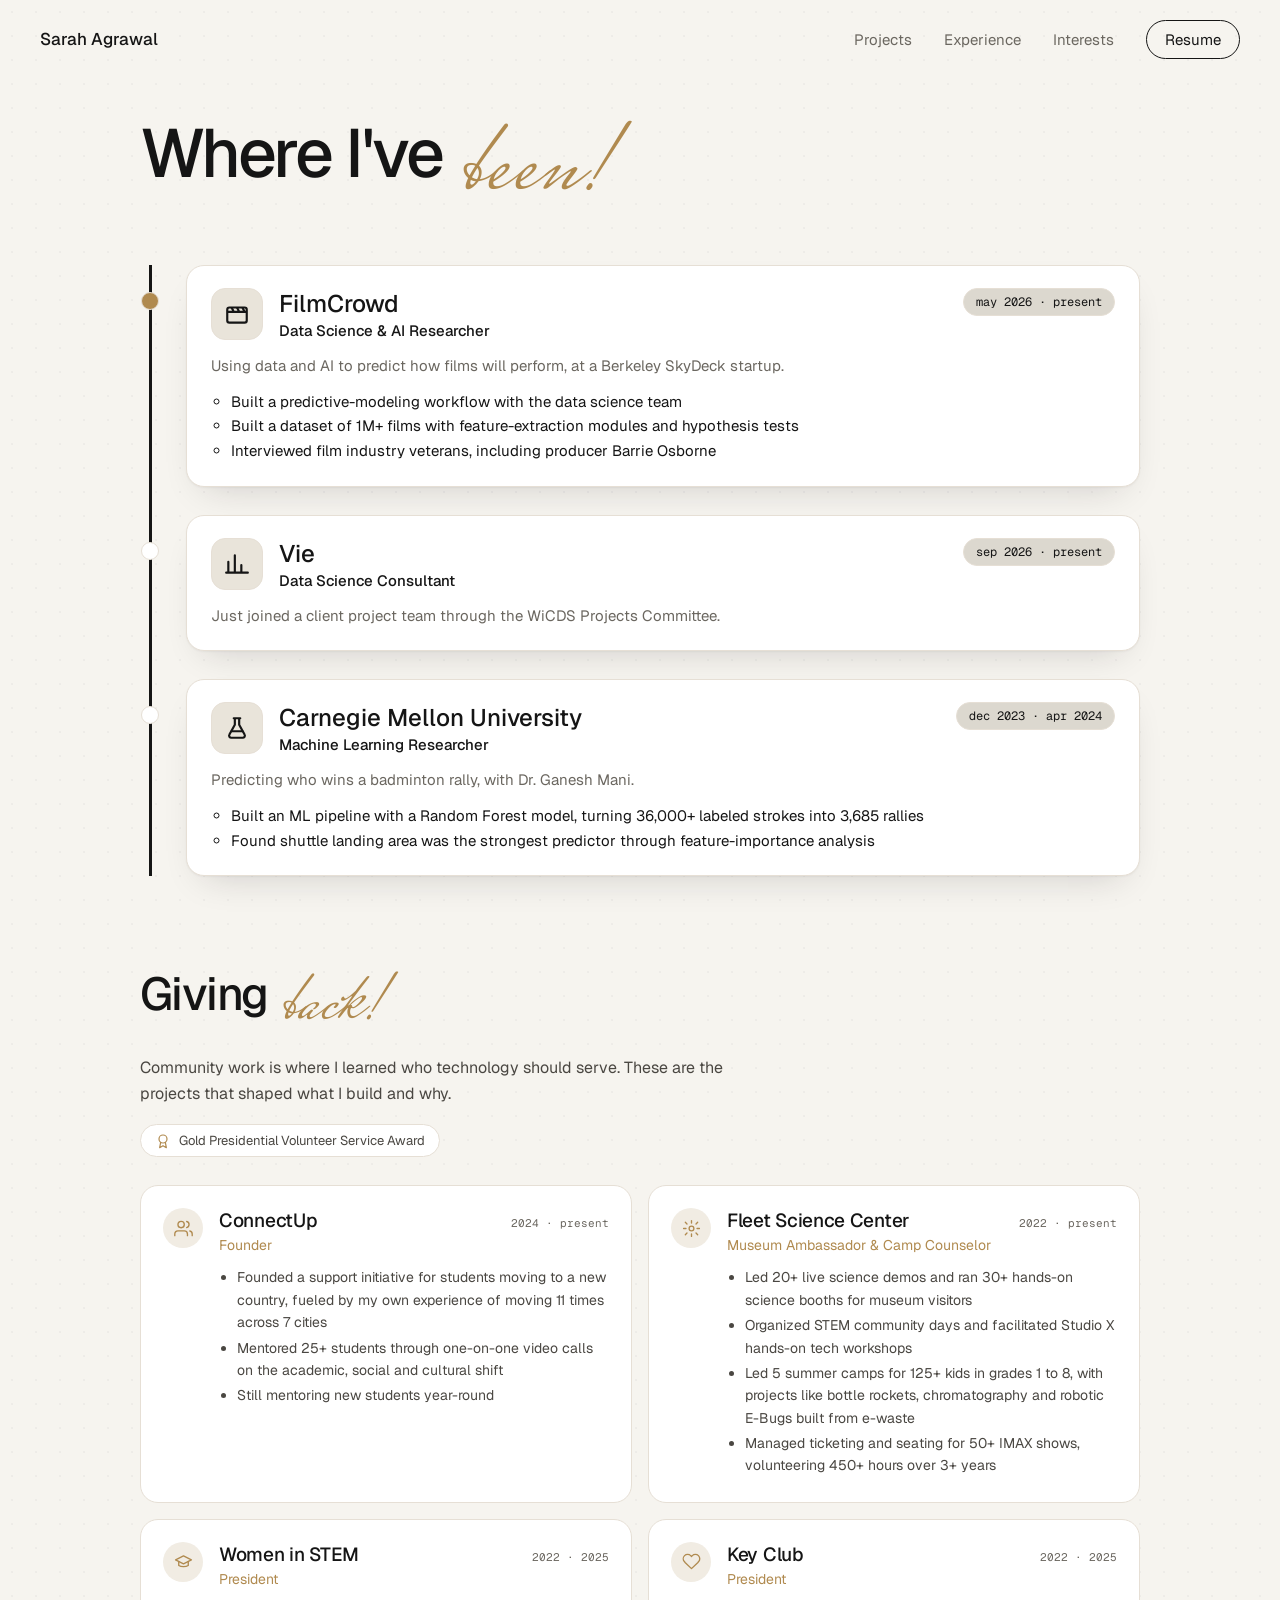
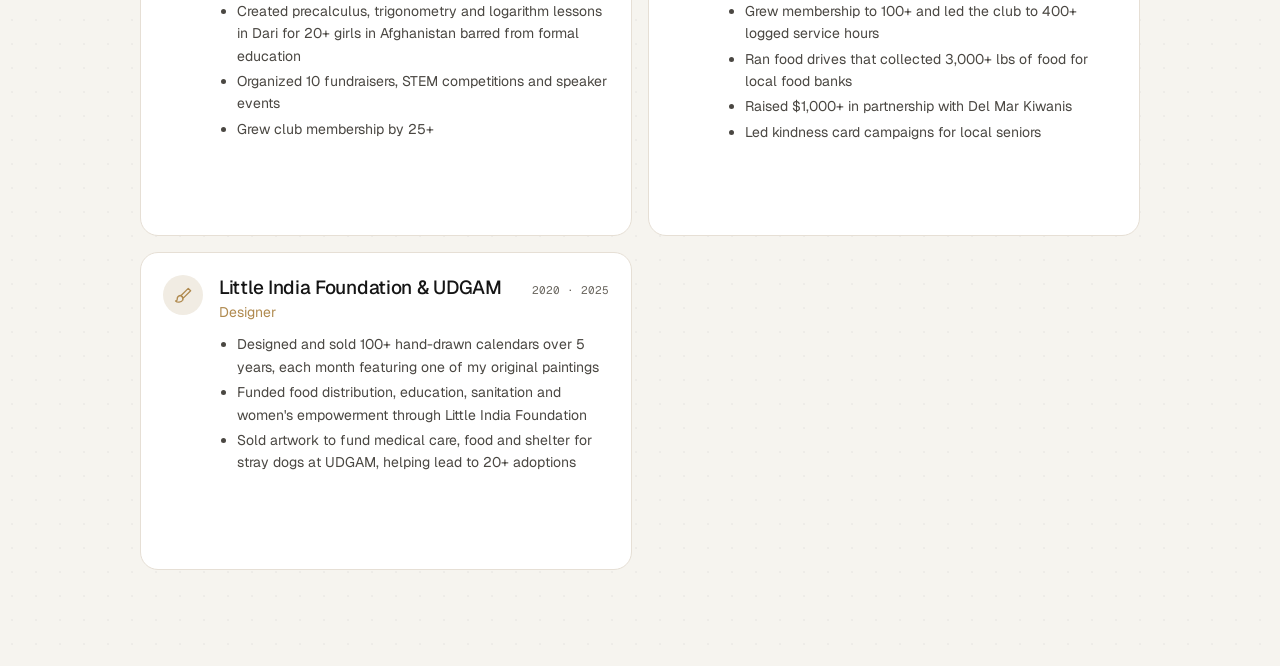
==== experience.html @ b2c2002e "added experiences" ====
<!DOCTYPE html>
<html lang="en">
<head>
  <meta charset="UTF-8">
  <meta name="viewport" content="width=device-width, initial-scale=1.0">
  <meta name="description" content="Sarah Agrawal's experience in research, data science and community work.">
  <title>Experience | Sarah Agrawal</title>
  <link rel="preconnect" href="https://fonts.googleapis.com">
  <link href="https://fonts.googleapis.com/css2?family=Geist:wght@300;400;500;600&family=Geist+Mono:wght@400;500&family=Mrs+Saint+Delafield&family=Allura&display=swap" rel="stylesheet">
  <link rel="stylesheet" href="styles.css">
</head>
<body class="dots">

  <header>
    <a href="index.html" class="logo">Sarah Agrawal</a>
    <nav>
      <ul>
        <li><a href="projects.html">Projects</a></li>
        <li><a href="experience.html" class="active">Experience</a></li>
        <li><a href="interests.html">Interests</a></li>
        <li><a href="resume.pdf" target="_blank" class="resume-btn">Resume</a></li>
      </ul>
    </nav>
  </header>

  <main class="exp">
    <h1 class="page-title">Where I've <span class="cursive">been!</span></h1>

    <ol class="timeline">
      <li class="job">
        <span class="marker current"></span>
        <div class="job-top">
          <div class="job-title">
            <div class="job-icon">
              <svg width="32" height="32" viewBox="0 0 24 24" fill="none" stroke="#151515" stroke-width="2" stroke-linejoin="round"><rect x="3" y="6" width="18" height="14" rx="2"/><path d="M3 10h18M7 6l2 4M12 6l2 4M17 6l2 4"/></svg>
            </div>
            <div>
              <h2>FilmCrowd</h2>
              <p class="role">Data Science &amp; AI Researcher</p>
            </div>
          </div>
          <span class="date">may 2026 · present</span>
        </div>
        <p class="job-desc">Using data and AI to predict how films will perform, at a Berkeley SkyDeck startup.</p>
        <ul class="job-points">
          <li>Built a predictive-modeling workflow with the data science team</li>
          <li>Built a dataset of 1M+ films with feature-extraction modules and hypothesis tests</li>
          <li>Interviewed film industry veterans, including producer Barrie Osborne</li>
        </ul>
      </li>

      <li class="job">
        <span class="marker"></span>
        <div class="job-top">
          <div class="job-title">
            <div class="job-icon">
              <svg width="32" height="32" viewBox="0 0 24 24" fill="none" stroke="#151515" stroke-width="2" stroke-linecap="round"><path d="M4 20V10M10 20V4M16 20v-7M22 20H2"/></svg>
            </div>
            <div>
              <h2>Vie</h2>
              <p class="role">Data Science Consultant</p>
            </div>
          </div>
          <span class="date">sep 2026 · present</span>
        </div>
        <p class="job-desc">Just joined a client project team through the WiCDS Projects Committee.</p>
      </li>

      <li class="job">
        <span class="marker"></span>
        <div class="job-top">
          <div class="job-title">
            <div class="job-icon">
              <svg width="32" height="32" viewBox="0 0 24 24" fill="none" stroke="#151515" stroke-width="2" stroke-linecap="round" stroke-linejoin="round"><path d="M9 3h6M10 3v6l-5 9a2 2 0 0 0 2 3h10a2 2 0 0 0 2-3l-5-9V3"/><path d="M7 15h10"/></svg>
            </div>
            <div>
              <h2>Carnegie Mellon University</h2>
              <p class="role">Machine Learning Researcher</p>
            </div>
          </div>
          <span class="date">dec 2023 · apr 2024</span>
        </div>
        <p class="job-desc">Predicting who wins a badminton rally, with Dr. Ganesh Mani.</p>
        <ul class="job-points">
          <li>Built an ML pipeline with a Random Forest model, turning 36,000+ labeled strokes into 3,685 rallies</li>
          <li>Found shuttle landing area was the strongest predictor through feature-importance analysis</li>
        </ul>
      </li>
    </ol>
  </main>

  <section class="giving">
    <h2>Giving <span class="cursive">back!</span></h2>
    <p class="giving-intro">Community work is where I learned who technology should serve. These are the projects that shaped what I build and why.</p>
    <p class="badge">
      <svg width="16" height="16" viewBox="0 0 24 24" fill="none" stroke="#B08A4F" stroke-width="1.8" stroke-linecap="round" stroke-linejoin="round"><circle cx="12" cy="9" r="6"/><path d="M8.5 14L7 22l5-3 5 3-1.5-8"/></svg>
      Gold Presidential Volunteer Service Award
    </p>

    <div class="lead-grid">
      <article class="lead">
        <div class="lead-icon">
          <svg width="22" height="22" viewBox="0 0 24 24" fill="none" stroke="#B08A4F" stroke-width="1.7" stroke-linecap="round" stroke-linejoin="round"><path d="M17 21v-2a4 4 0 0 0-4-4H5a4 4 0 0 0-4 4v2"/><circle cx="9" cy="7" r="4"/><path d="M23 21v-2a4 4 0 0 0-3-3.87M16 3.13a4 4 0 0 1 0 7.75"/></svg>
        </div>
        <div class="lead-body">
          <div class="lead-top">
            <h3>ConnectUp</h3>
            <span class="lead-date">2024 · present</span>
          </div>
          <p class="lead-role">Founder</p>
          <ul>
            <li>Founded a support initiative for students moving to a new country, fueled by my own experience of moving 11 times across 7 cities</li>
            <li>Mentored 25+ students through one-on-one video calls on the academic, social and cultural shift</li>
            <li>Still mentoring new students year-round</li>
          </ul>
        </div>
      </article>

      <article class="lead">
        <div class="lead-icon">
          <svg width="22" height="22" viewBox="0 0 24 24" fill="none" stroke="#B08A4F" stroke-width="1.7" stroke-linecap="round" stroke-linejoin="round"><circle cx="12" cy="12" r="3"/><path d="M12 2v3M12 19v3M4.2 4.2l2.1 2.1M17.7 17.7l2.1 2.1M2 12h3M19 12h3M4.2 19.8l2.1-2.1M17.7 6.3l2.1-2.1"/></svg>
        </div>
        <div class="lead-body">
          <div class="lead-top">
            <h3>Fleet Science Center</h3>
            <span class="lead-date">2022 · present</span>
          </div>
          <p class="lead-role">Museum Ambassador &amp; Camp Counselor</p>
          <ul>
            <li>Led 20+ live science demos and ran 30+ hands-on science booths for museum visitors</li>
            <li>Organized STEM community days and facilitated Studio X hands-on tech workshops</li>
            <li>Led 5 summer camps for 125+ kids in grades 1 to 8, with projects like bottle rockets, chromatography and robotic E-Bugs built from e-waste</li>
            <li>Managed ticketing and seating for 50+ IMAX shows, volunteering 450+ hours over 3+ years</li>
          </ul>
        </div>
      </article>

      <article class="lead">
        <div class="lead-icon">
          <svg width="22" height="22" viewBox="0 0 24 24" fill="none" stroke="#B08A4F" stroke-width="1.7" stroke-linecap="round" stroke-linejoin="round"><path d="M22 10L12 5 2 10l10 5 10-5z"/><path d="M6 12v5c3 2 9 2 12 0v-5"/></svg>
        </div>
        <div class="lead-body">
          <div class="lead-top">
            <h3>Women in STEM</h3>
            <span class="lead-date">2022 · 2025</span>
          </div>
          <p class="lead-role">President</p>
          <ul>
            <li>Created precalculus, trigonometry and logarithm lessons in Dari for 20+ girls in Afghanistan barred from formal education</li>
            <li>Organized 10 fundraisers, STEM competitions and speaker events</li>
            <li>Grew club membership by 25+</li>
          </ul>
        </div>
      </article>

      <article class="lead">
        <div class="lead-icon">
          <svg width="22" height="22" viewBox="0 0 24 24" fill="none" stroke="#B08A4F" stroke-width="1.7" stroke-linecap="round" stroke-linejoin="round"><path d="M20.8 4.6a5.5 5.5 0 0 0-7.8 0L12 5.7l-1-1.1a5.5 5.5 0 0 0-7.8 7.8l1 1.1L12 21l7.8-7.5 1-1.1a5.5 5.5 0 0 0 0-7.8z"/></svg>
        </div>
        <div class="lead-body">
          <div class="lead-top">
            <h3>Key Club</h3>
            <span class="lead-date">2022 · 2025</span>
          </div>
          <p class="lead-role">President</p>
          <ul>
            <li>Grew membership to 100+ and led the club to 400+ logged service hours</li>
            <li>Ran food drives that collected 3,000+ lbs of food for local food banks</li>
            <li>Raised $1,000+ in partnership with Del Mar Kiwanis</li>
            <li>Led kindness card campaigns for local seniors</li>
          </ul>
        </div>
      </article>

      <article class="lead">
        <div class="lead-icon">
          <svg width="22" height="22" viewBox="0 0 24 24" fill="none" stroke="#B08A4F" stroke-width="1.7" stroke-linecap="round" stroke-linejoin="round"><path d="M18 3l3 3-9 9-3-3z"/><path d="M9 12c-3 0-5 2-5 5 0 1-1 2-2 2 2 2 7 2 9-1 1-2 0-4-2-6z"/></svg>
        </div>
        <div class="lead-body">
          <div class="lead-top">
            <h3>Little India Foundation &amp; UDGAM</h3>
            <span class="lead-date">2020 · 2025</span>
          </div>
          <p class="lead-role">Designer</p>
          <ul>
            <li>Designed and sold 100+ hand-drawn calendars over 5 years, each month featuring one of my original paintings</li>
            <li>Funded food distribution, education, sanitation and women's empowerment through Little India Foundation</li>
            <li>Sold artwork to fund medical care, food and shelter for stray dogs at UDGAM, helping lead to 20+ adoptions</li>
          </ul>
        </div>
      </article>
    </div>
  </section>

</body>
</html>
---- styles.css ----
/* ===== Colors ===== */
:root {
    --bg: #F6F4EF;
    --ink: #151515;
    --muted: #6B6760;
    --line: #E2DCD1;
    --accent: #B08A4F;
}

/* ===== Page basics ===== */
body {
    margin: 0;
    background: var(--bg);
    color: var(--ink);
    font-family: 'Geist', sans-serif;
}

a {
    color: inherit;
    text-decoration: none;
}

/* ===== Nav ===== */
header {
    max-width: 1200px;
    margin: 0 auto;
    padding: 28px 32px;
    display: flex;
    justify-content: space-between;
    align-items: center;
}

.logo {
    font-size: 17px;
    font-weight: 500;
}

nav ul {
    display: flex;
    align-items: center;
    gap: 32px;
    list-style: none;
    margin: 0;
    padding: 0;
    font-size: 15px;
    color: var(--muted);
}

nav a:hover {
    color: var(--ink);
}

.resume-btn {
    color: var(--ink);
    border: 1px solid var(--ink);
    border-radius: 999px;
    padding: 9px 18px;
}

/* ===== Hero ===== */
.hero {
    max-width: 1200px;
    margin: 0 auto;
    padding: 56px 32px 110px;
    display: flex;
    align-items: center;
    justify-content: center;
    gap: 64px;
}

.hero-text {
    flex: 0 1 620px;
    min-width: 0;
}

h1 {
    margin: 0;
    font-size: 80px;
    font-weight: 500;
    line-height: 1;
    letter-spacing: -3px;
}

.name {
    font-family: 'Mrs Saint Delafield', cursive;
    font-weight: 400;
    font-size: 136px;
    letter-spacing: 0;
    color: var(--accent);
}

.s {
    font-family: 'Allura', cursive;
    font-size: 124px;
}

.hero-text p {
    margin: 16px 0 0;
    font-size: 21px;
    line-height: 1.5;
    color: #3A3835;
    max-width: 600px;
}

.hero-text .now {
    display: flex;
    align-items: center;
    gap: 12px;
    margin-top: 30px;
    font-size: 15px;
    color: var(--muted);
}

.dot {
    flex-shrink: 0;
    width: 8px;
    height: 8px;
    border-radius: 50%;
    background: #5B8C5A;
}

.buttons {
    display: flex;
    gap: 14px;
    margin-top: 40px;
}

.btn-dark,
.btn-outline {
    border-radius: 999px;
    padding: 15px 26px;
    font-size: 15px;
    font-weight: 500;
}

.btn-dark {
    background: var(--ink);
    color: var(--bg);
}

.btn-outline {
    border: 1px solid #CFC8BC;
}

.socials {
    display: flex;
    gap: 26px;
    list-style: none;
    padding: 0;
    margin: 28px 0 0;
    font-size: 15px;
    color: var(--muted);
}

.socials a {
    display: inline-flex;
    align-items: center;
    gap: 8px;
}

.socials a:hover {
    color: var(--ink);
}

.hero-photo {
    flex: 0 0 440px;
    width: 440px;
    aspect-ratio: 4 / 5;
    object-fit: cover;
    border-radius: 22px;
}

//* ===== Experience ===== */
nav a.active {
    color: var(--ink);
    text-decoration: underline;
    text-underline-offset: 6px;
}

.cursive {
    font-family: 'Mrs Saint Delafield', cursive;
    font-weight: 400;
    letter-spacing: 0;
    color: var(--accent);
    padding: 0 10px 0 4px;
}

.dots {
    background-image: radial-gradient(rgba(21, 21, 21, .035) 1.3px, transparent 1.5px);
    background-size: 24px 24px;
}

.exp {
    max-width: 1000px;
    margin: 0 auto;
    padding: 40px 32px 32px;
}

.page-title {
    margin: 0 0 44px;
    font-size: 68px;
    font-weight: 500;
    line-height: 1.05;
    letter-spacing: -2.6px;
}

.page-title .cursive {
    font-size: 104px;
    line-height: .9;
    vertical-align: -11px;
}

/* ----- Timeline ----- */
.timeline {
    list-style: none;
    margin: 0 0 0 9px;
    padding: 0 0 0 34px;
    border-left: 3px solid var(--ink);
    display: flex;
    flex-direction: column;
    gap: 28px;
}

.job {
    position: relative;
    background: #FFF;
    border: 1px solid #E6DFD5;
    border-radius: 18px;
    padding: 22px 24px;
    box-shadow: 0 1px 2px rgba(28, 27, 31, .04), 0 16px 36px -18px rgba(28, 27, 31, .2);
}

.marker {
    position: absolute;
    left: -46px;
    top: 26px;
    width: 16px;
    height: 16px;
    border-radius: 50%;
    background: #FFF;
    border: 1px solid #E6DFD5;
}

.marker.current {
    background: var(--accent);
}

.job-top {
    display: flex;
    justify-content: space-between;
    align-items: flex-start;
    gap: 14px;
}

.job-title {
    display: flex;
    align-items: center;
    gap: 16px;
}

.job-icon {
    flex-shrink: 0;
    width: 50px;
    height: 50px;
    border-radius: 14px;
    background: #E9E4DA;
    border: 1px solid #E6DFD5;
    display: flex;
    align-items: center;
    justify-content: center;
}

.job-icon svg {
    width: 26px;
    height: 26px;
}

.job h2 {
    margin: 0;
    font-size: 24px;
    font-weight: 500;
}

.role {
    margin: 2px 0 0;
    font-size: 15px;
    font-weight: 500;
}

.date {
    background: #DCD8CF;
    border: 1px solid #E6DFD5;
    border-radius: 999px;
    padding: 5px 12px;
    font-family: 'Geist Mono', monospace;
    font-size: 12px;
    white-space: nowrap;
}

.job-desc {
    margin: 14px 0 0;
    font-size: 15px;
    line-height: 1.6;
    color: var(--muted);
}

.job-points {
    margin: 12px 0 0;
    padding-left: 20px;
    font-size: 15px;
    line-height: 1.65;
}

/* ----- Giving back ----- */
.giving {
    max-width: 1000px;
    margin: 0 auto;
    padding: 56px 32px 96px;
}

.giving h2 {
    margin: 0;
    font-size: 46px;
    font-weight: 500;
    letter-spacing: -1.6px;
}

.giving h2 .cursive {
    font-size: 72px;
    line-height: .9;
    vertical-align: -8px;
}

.giving-intro {
    margin: 14px 0 18px;
    font-size: 16px;
    line-height: 1.6;
    color: #4A4742;
    max-width: 600px;
}

.badge {
    display: inline-flex;
    align-items: center;
    gap: 8px;
    margin: 0 0 28px;
    padding: 7px 14px;
    border: 1px solid #E6DFD5;
    border-radius: 999px;
    background: #FFF;
    font-size: 13px;
    color: #4A4742;
}

.lead-grid {
    display: grid;
    grid-template-columns: repeat(2, 1fr);
    gap: 16px;
    grid-auto-rows: 1fr;
}

.lead {
    background: #FFF;
    border: 1px solid #E6DFD5;
    border-radius: 18px;
    padding: 22px;
    display: flex;
    gap: 16px;
    align-items: flex-start;
}

.lead-icon {
    flex: 0 0 40px;
    height: 40px;
    border-radius: 50%;
    background: #F1ECE3;
    display: flex;
    align-items: center;
    justify-content: center;
}

.lead-icon svg {
    width: 19px;
    height: 19px;
}

.lead-body {
    flex: 1;
    min-width: 0;
}

.lead-top {
    display: flex;
    justify-content: space-between;
    align-items: baseline;
    gap: 8px;
}

.lead h3 {
    margin: 0;
    font-size: 19px;
    font-weight: 500;
    letter-spacing: -.3px;
}

.lead-date {
    font-family: 'Geist Mono', monospace;
    font-size: 11px;
    color: var(--muted);
    white-space: nowrap;
}

.lead-role {
    margin: 3px 0 0;
    font-size: 14px;
    color: var(--accent);
}

.lead ul {
    margin: 12px 0 0;
    padding-left: 18px;
    font-size: 14px;
    line-height: 1.6;
    color: #4A4742;
}

.lead li {
    margin-bottom: 3px;
}
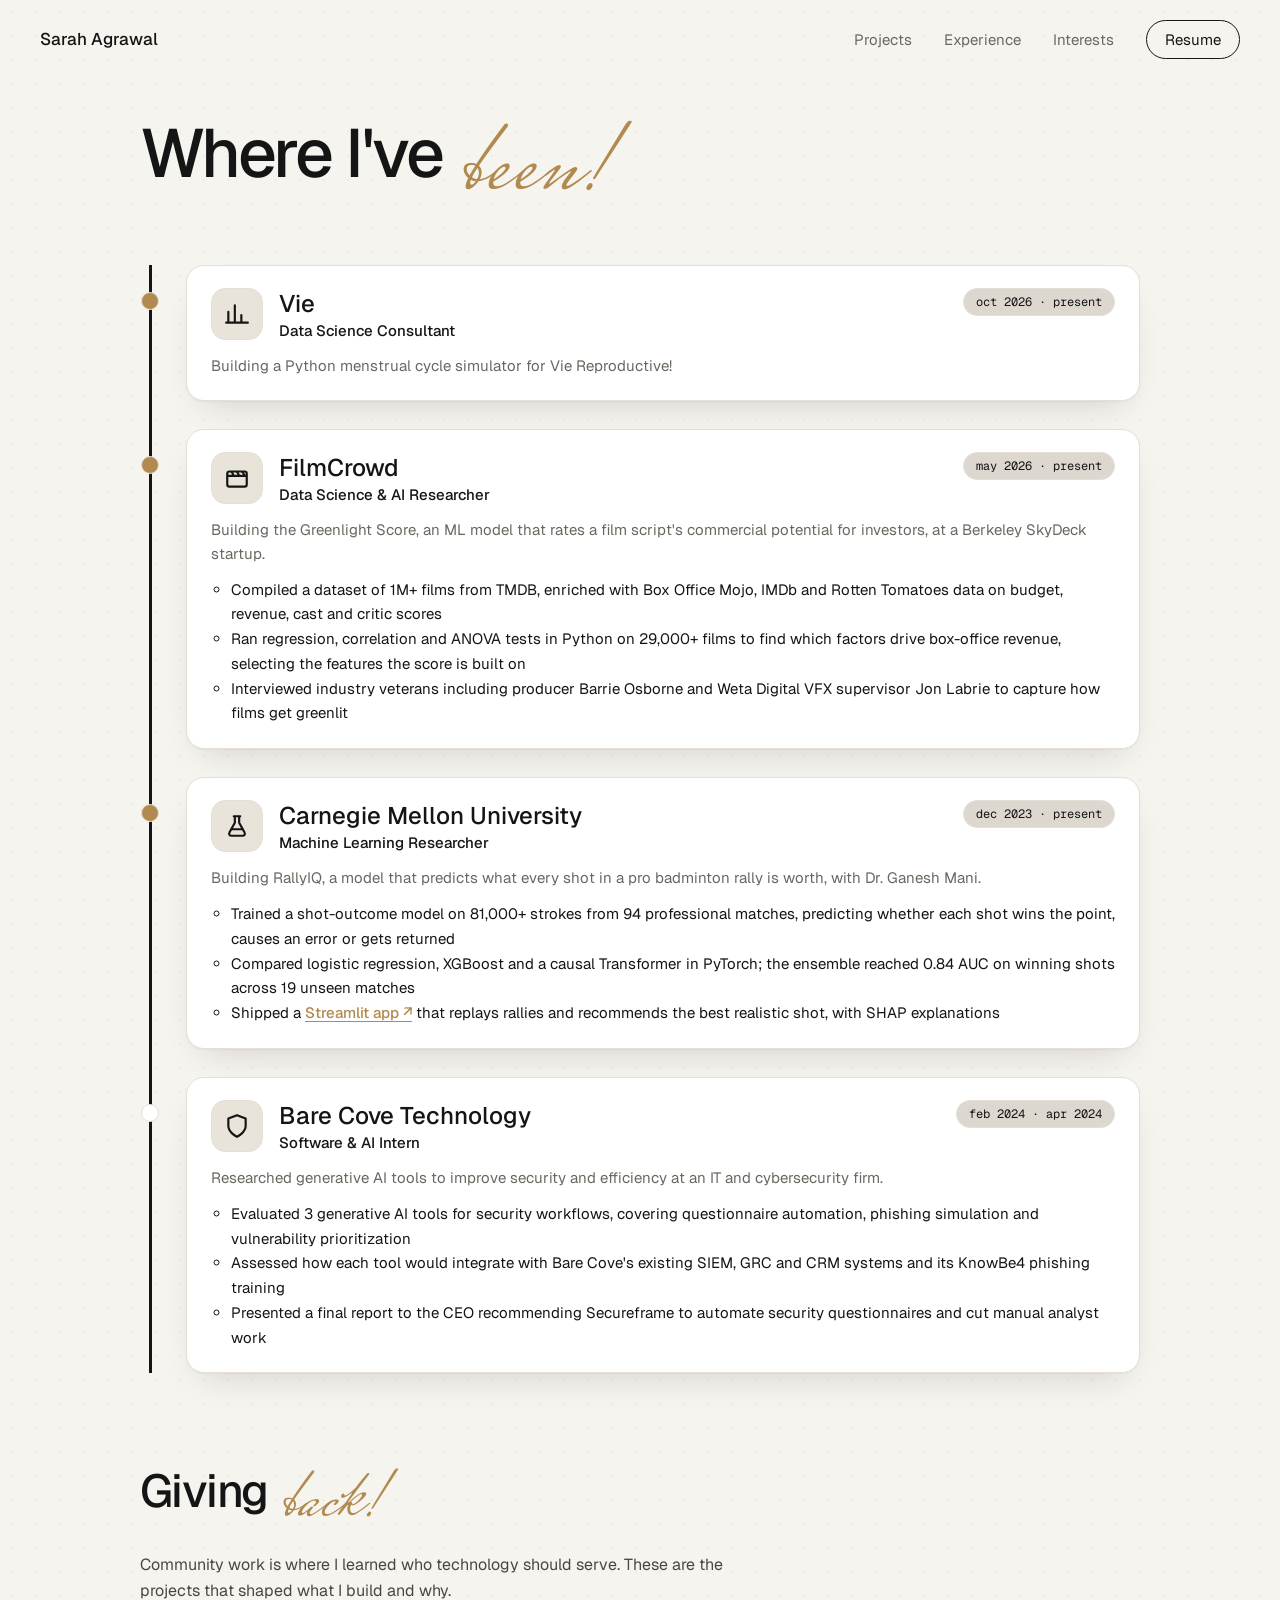
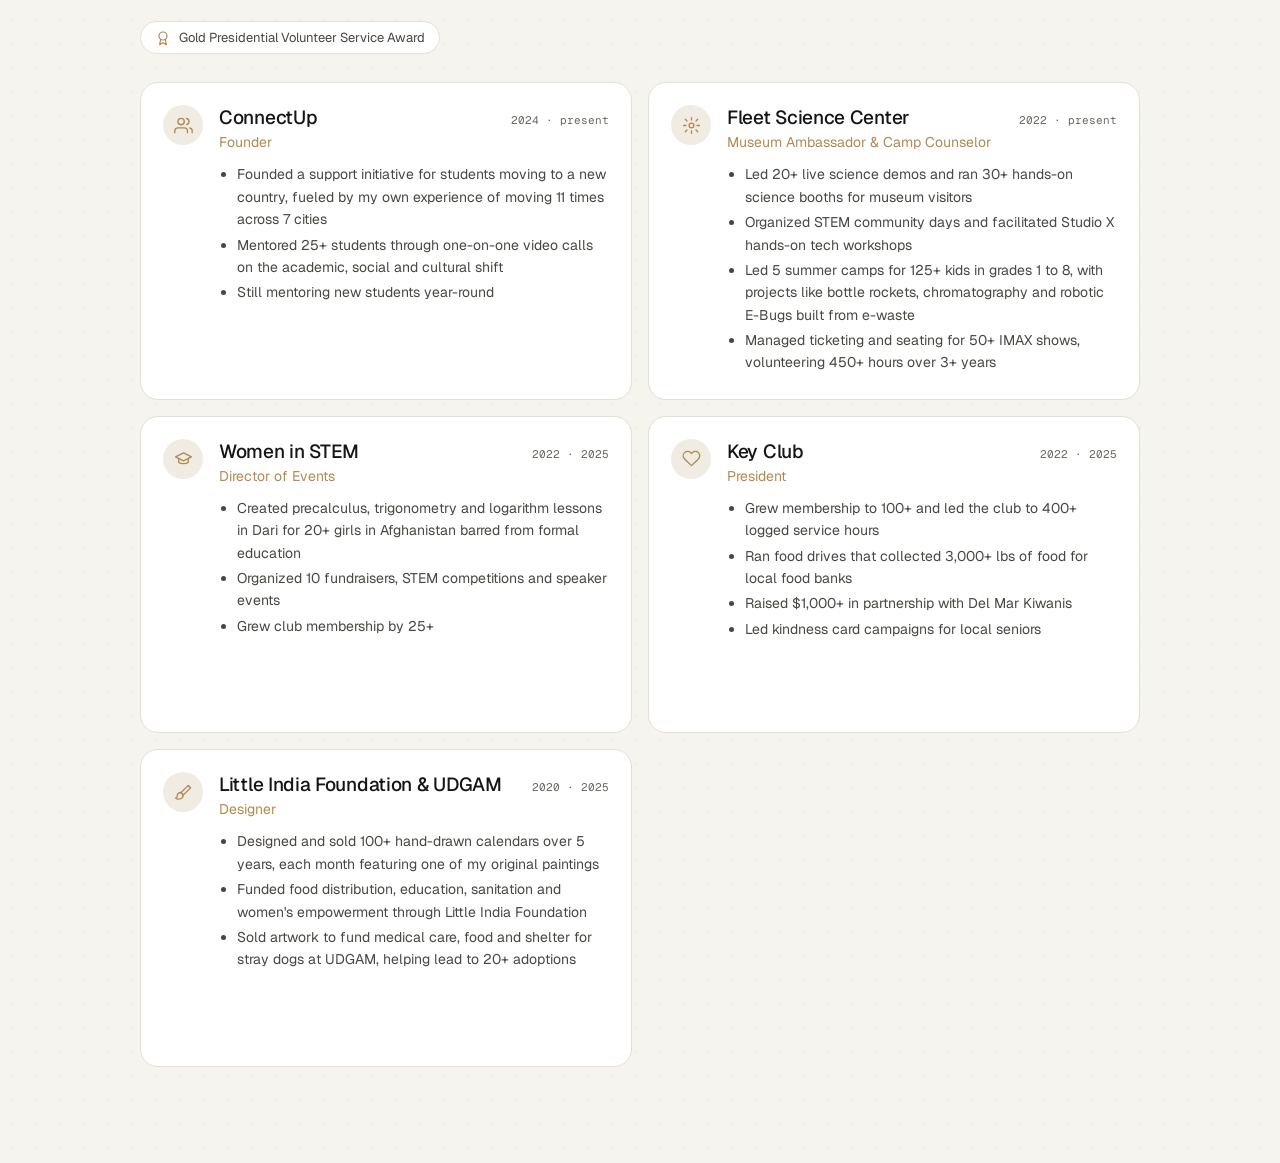
==== commit 2d0f5d45: "updated reume" ====
--- a/experience.html
+++ b/experience.html
@@ -1,196 +1,284 @@
 <!DOCTYPE html>
 <html lang="en">
+
 <head>
-  <meta charset="UTF-8">
-  <meta name="viewport" content="width=device-width, initial-scale=1.0">
-  <meta name="description" content="Sarah Agrawal's experience in research, data science and community work.">
-  <title>Experience | Sarah Agrawal</title>
-  <link rel="preconnect" href="https://fonts.googleapis.com">
-  <link href="https://fonts.googleapis.com/css2?family=Geist:wght@300;400;500;600&family=Geist+Mono:wght@400;500&family=Mrs+Saint+Delafield&family=Allura&display=swap" rel="stylesheet">
-  <link rel="stylesheet" href="styles.css">
+    <meta charset="UTF-8">
+    <meta name="viewport" content="width=device-width, initial-scale=1.0">
+    <meta name="description" content="Sarah Agrawal's experience in research, data science and community work.">
+    <title>Experience | Sarah Agrawal</title>
+    <link rel="preconnect" href="https://fonts.googleapis.com">
+    <link
+        href="https://fonts.googleapis.com/css2?family=Geist:wght@300;400;500;600&family=Geist+Mono:wght@400;500&family=Mrs+Saint+Delafield&family=Allura&display=swap"
+        rel="stylesheet">
+    <link rel="stylesheet" href="styles.css">
 </head>
+
 <body class="dots">
 
-  <header>
-    <a href="index.html" class="logo">Sarah Agrawal</a>
-    <nav>
-      <ul>
-        <li><a href="projects.html">Projects</a></li>
-        <li><a href="experience.html" class="active">Experience</a></li>
-        <li><a href="interests.html">Interests</a></li>
-        <li><a href="resume.pdf" target="_blank" class="resume-btn">Resume</a></li>
-      </ul>
-    </nav>
-  </header>
-
-  <main class="exp">
-    <h1 class="page-title">Where I've <span class="cursive">been!</span></h1>
-
-    <ol class="timeline">
-      <li class="job">
-        <span class="marker current"></span>
-        <div class="job-top">
-          <div class="job-title">
-            <div class="job-icon">
-              <svg width="32" height="32" viewBox="0 0 24 24" fill="none" stroke="#151515" stroke-width="2" stroke-linejoin="round"><rect x="3" y="6" width="18" height="14" rx="2"/><path d="M3 10h18M7 6l2 4M12 6l2 4M17 6l2 4"/></svg>
-            </div>
-            <div>
-              <h2>FilmCrowd</h2>
-              <p class="role">Data Science &amp; AI Researcher</p>
-            </div>
-          </div>
-          <span class="date">may 2026 · present</span>
+    <header>
+        <a href="index.html" class="logo">Sarah Agrawal</a>
+        <nav>
+            <ul>
+                <li><a href="projects.html">Projects</a></li>
+                <li><a href="experience.html" class="active">Experience</a></li>
+                <li><a href="interests.html">Interests</a></li>
+                <li><a href="resume.pdf" target="_blank" class="resume-btn">Resume</a></li>
+            </ul>
+        </nav>
+    </header>
+
+    <main class="exp">
+        <h1 class="page-title">Where I've <span class="cursive">been!</span></h1>
+
+        <ol class="timeline">
+            <li class="job">
+                <span class="marker current"></span>
+                <div class="job-top">
+                    <div class="job-title">
+                        <div class="job-icon">
+                            <svg width="32" height="32" viewBox="0 0 24 24" fill="none" stroke="#151515"
+                                stroke-width="2" stroke-linecap="round">
+                                <path d="M4 20V10M10 20V4M16 20v-7M22 20H2" />
+                            </svg>
+                        </div>
+                        <div>
+                            <h2>Vie</h2>
+                            <p class="role">Data Science Consultant</p>
+                        </div>
+                    </div>
+                    <span class="date">oct 2026 · present</span>
+                </div>
+                <p class="job-desc">Building a Python menstrual cycle simulator for Vie Reproductive!</p>
+            </li>
+
+            <li class="job">
+                <span class="marker current"></span>
+                <div class="job-top">
+                    <div class="job-title">
+                        <div class="job-icon">
+                            <svg width="32" height="32" viewBox="0 0 24 24" fill="none" stroke="#151515"
+                                stroke-width="2" stroke-linejoin="round">
+                                <rect x="3" y="6" width="18" height="14" rx="2" />
+                                <path d="M3 10h18M7 6l2 4M12 6l2 4M17 6l2 4" />
+                            </svg>
+                        </div>
+                        <div>
+                            <h2>FilmCrowd</h2>
+                            <p class="role">Data Science &amp; AI Researcher</p>
+                        </div>
+                    </div>
+                    <span class="date">may 2026 · present</span>
+                </div>
+                <p class="job-desc">Building the Greenlight Score, an ML model that rates a film script's commercial
+                    potential for investors, at a Berkeley SkyDeck startup.</p>
+                <ul class="job-points">
+                    <li>Compiled a dataset of 1M+ films from TMDB, enriched with Box Office Mojo, IMDb and Rotten
+                        Tomatoes data on budget, revenue, cast and critic scores</li>
+                    <li>Ran regression, correlation and ANOVA tests in Python on 29,000+ films to find which factors
+                        drive box-office revenue, selecting the features the score is built on</li>
+                    <li>Interviewed industry veterans including producer Barrie Osborne and Weta Digital VFX supervisor
+                        Jon Labrie to capture how films get greenlit</li>
+                </ul>
+            </li>
+
+            <li class="job">
+                <span class="marker current"></span>
+                <div class="job-top">
+                    <div class="job-title">
+                        <div class="job-icon">
+                            <svg width="32" height="32" viewBox="0 0 24 24" fill="none" stroke="#151515"
+                                stroke-width="2" stroke-linecap="round" stroke-linejoin="round">
+                                <path d="M9 3h6M10 3v6l-5 9a2 2 0 0 0 2 3h10a2 2 0 0 0 2-3l-5-9V3" />
+                                <path d="M7 15h10" />
+                            </svg>
+                        </div>
+                        <div>
+                            <h2>Carnegie Mellon University</h2>
+                            <p class="role">Machine Learning Researcher</p>
+                        </div>
+                    </div>
+                    <span class="date">dec 2023 · present</span>
+                </div>
+                <p class="job-desc">Building RallyIQ, a model that predicts what every shot in a pro badminton rally is
+                    worth, with Dr. Ganesh Mani.</p>
+                <ul class="job-points">
+                    <li>Trained a shot-outcome model on 81,000+ strokes from 94 professional matches, predicting whether
+                        each shot wins the point, causes an error or gets returned</li>
+                    <li>Compared logistic regression, XGBoost and a causal Transformer in PyTorch; the ensemble reached
+                        0.84 AUC on winning shots across 19 unseen matches</li>
+                    <li>Shipped a <a href="https://rallyiq.streamlit.app/" target="_blank">Streamlit app ↗</a> that
+                        replays rallies and recommends the best realistic shot, with SHAP explanations</li>
+                </ul>
+            </li>
+
+            <li class="job">
+                <span class="marker"></span>
+                <div class="job-top">
+                    <div class="job-title">
+                        <div class="job-icon">
+                            <svg width="32" height="32" viewBox="0 0 24 24" fill="none" stroke="#151515"
+                                stroke-width="2" stroke-linecap="round" stroke-linejoin="round">
+                                <path d="M12 22s8-4 8-10V5l-8-3-8 3v7c0 6 8 10 8 10z" />
+                            </svg>
+                        </div>
+                        <div>
+                            <h2>Bare Cove Technology</h2>
+                            <p class="role">Software &amp; AI Intern</p>
+                        </div>
+                    </div>
+                    <span class="date">feb 2024 · apr 2024</span>
+                </div>
+                <p class="job-desc">Researched generative AI tools to improve security and efficiency at an IT and
+                    cybersecurity firm.</p>
+                <ul class="job-points">
+                    <li>Evaluated 3 generative AI tools for security workflows, covering questionnaire automation,
+                        phishing simulation and vulnerability prioritization</li>
+                    <li>Assessed how each tool would integrate with Bare Cove's existing SIEM, GRC and CRM systems and
+                        its KnowBe4 phishing training</li>
+                    <li>Presented a final report to the CEO recommending Secureframe to automate security questionnaires
+                        and cut manual analyst work</li>
+                </ul>
+            </li>
+        </ol>
+    </main>
+
+    <section class="giving">
+        <h2>Giving <span class="cursive">back!</span></h2>
+        <p class="giving-intro">Community work is where I learned who technology should serve. These are the projects
+            that shaped what I build and why.</p>
+        <p class="badge">
+            <svg width="16" height="16" viewBox="0 0 24 24" fill="none" stroke="#B08A4F" stroke-width="1.8"
+                stroke-linecap="round" stroke-linejoin="round">
+                <circle cx="12" cy="9" r="6" />
+                <path d="M8.5 14L7 22l5-3 5 3-1.5-8" />
+            </svg>
+            Gold Presidential Volunteer Service Award
+        </p>
+
+        <div class="lead-grid">
+            <article class="lead">
+                <div class="lead-icon">
+                    <svg width="22" height="22" viewBox="0 0 24 24" fill="none" stroke="#B08A4F" stroke-width="1.7"
+                        stroke-linecap="round" stroke-linejoin="round">
+                        <path d="M17 21v-2a4 4 0 0 0-4-4H5a4 4 0 0 0-4 4v2" />
+                        <circle cx="9" cy="7" r="4" />
+                        <path d="M23 21v-2a4 4 0 0 0-3-3.87M16 3.13a4 4 0 0 1 0 7.75" />
+                    </svg>
+                </div>
+                <div class="lead-body">
+                    <div class="lead-top">
+                        <h3>ConnectUp</h3>
+                        <span class="lead-date">2024 · present</span>
+                    </div>
+                    <p class="lead-role">Founder</p>
+                    <ul>
+                        <li>Founded a support initiative for students moving to a new country, fueled by my own
+                            experience of moving 11 times across 7 cities</li>
+                        <li>Mentored 25+ students through one-on-one video calls on the academic, social and cultural
+                            shift</li>
+                        <li>Still mentoring new students year-round</li>
+                    </ul>
+                </div>
+            </article>
+
+            <article class="lead">
+                <div class="lead-icon">
+                    <svg width="22" height="22" viewBox="0 0 24 24" fill="none" stroke="#B08A4F" stroke-width="1.7"
+                        stroke-linecap="round" stroke-linejoin="round">
+                        <circle cx="12" cy="12" r="3" />
+                        <path
+                            d="M12 2v3M12 19v3M4.2 4.2l2.1 2.1M17.7 17.7l2.1 2.1M2 12h3M19 12h3M4.2 19.8l2.1-2.1M17.7 6.3l2.1-2.1" />
+                    </svg>
+                </div>
+                <div class="lead-body">
+                    <div class="lead-top">
+                        <h3>Fleet Science Center</h3>
+                        <span class="lead-date">2022 · present</span>
+                    </div>
+                    <p class="lead-role">Museum Ambassador &amp; Camp Counselor</p>
+                    <ul>
+                        <li>Led 20+ live science demos and ran 30+ hands-on science booths for museum visitors</li>
+                        <li>Organized STEM community days and facilitated Studio X hands-on tech workshops</li>
+                        <li>Led 5 summer camps for 125+ kids in grades 1 to 8, with projects like bottle rockets,
+                            chromatography and robotic E-Bugs built from e-waste</li>
+                        <li>Managed ticketing and seating for 50+ IMAX shows, volunteering 450+ hours over 3+ years</li>
+                    </ul>
+                </div>
+            </article>
+
+            <article class="lead">
+                <div class="lead-icon">
+                    <svg width="22" height="22" viewBox="0 0 24 24" fill="none" stroke="#B08A4F" stroke-width="1.7"
+                        stroke-linecap="round" stroke-linejoin="round">
+                        <path d="M22 10L12 5 2 10l10 5 10-5z" />
+                        <path d="M6 12v5c3 2 9 2 12 0v-5" />
+                    </svg>
+                </div>
+                <div class="lead-body">
+                    <div class="lead-top">
+                        <h3>Women in STEM</h3>
+                        <span class="lead-date">2022 · 2025</span>
+                    </div>
+                    <p class="lead-role">Director of Events</p>
+                    <ul>
+                        <li>Created precalculus, trigonometry and logarithm lessons in Dari for 20+ girls in Afghanistan
+                            barred from formal education</li>
+                        <li>Organized 10 fundraisers, STEM competitions and speaker events</li>
+                        <li>Grew club membership by 25+</li>
+                    </ul>
+                </div>
+            </article>
+
+            <article class="lead">
+                <div class="lead-icon">
+                    <svg width="22" height="22" viewBox="0 0 24 24" fill="none" stroke="#B08A4F" stroke-width="1.7"
+                        stroke-linecap="round" stroke-linejoin="round">
+                        <path
+                            d="M20.8 4.6a5.5 5.5 0 0 0-7.8 0L12 5.7l-1-1.1a5.5 5.5 0 0 0-7.8 7.8l1 1.1L12 21l7.8-7.5 1-1.1a5.5 5.5 0 0 0 0-7.8z" />
+                    </svg>
+                </div>
+                <div class="lead-body">
+                    <div class="lead-top">
+                        <h3>Key Club</h3>
+                        <span class="lead-date">2022 · 2025</span>
+                    </div>
+                    <p class="lead-role">President</p>
+                    <ul>
+                        <li>Grew membership to 100+ and led the club to 400+ logged service hours</li>
+                        <li>Ran food drives that collected 3,000+ lbs of food for local food banks</li>
+                        <li>Raised $1,000+ in partnership with Del Mar Kiwanis</li>
+                        <li>Led kindness card campaigns for local seniors</li>
+                    </ul>
+                </div>
+            </article>
+
+            <article class="lead">
+                <div class="lead-icon">
+                    <svg width="22" height="22" viewBox="0 0 24 24" fill="none" stroke="#B08A4F" stroke-width="1.7"
+                        stroke-linecap="round" stroke-linejoin="round">
+                        <path d="M18 3l3 3-9 9-3-3z" />
+                        <path d="M9 12c-3 0-5 2-5 5 0 1-1 2-2 2 2 2 7 2 9-1 1-2 0-4-2-6z" />
+                    </svg>
+                </div>
+                <div class="lead-body">
+                    <div class="lead-top">
+                        <h3>Little India Foundation &amp; UDGAM</h3>
+                        <span class="lead-date">2020 · 2025</span>
+                    </div>
+                    <p class="lead-role">Designer</p>
+                    <ul>
+                        <li>Designed and sold 100+ hand-drawn calendars over 5 years, each month featuring one of my
+                            original paintings</li>
+                        <li>Funded food distribution, education, sanitation and women's empowerment through Little India
+                            Foundation</li>
+                        <li>Sold artwork to fund medical care, food and shelter for stray dogs at UDGAM, helping lead to
+                            20+ adoptions</li>
+                    </ul>
+                </div>
+            </article>
         </div>
-        <p class="job-desc">Using data and AI to predict how films will perform, at a Berkeley SkyDeck startup.</p>
-        <ul class="job-points">
-          <li>Built a predictive-modeling workflow with the data science team</li>
-          <li>Built a dataset of 1M+ films with feature-extraction modules and hypothesis tests</li>
-          <li>Interviewed film industry veterans, including producer Barrie Osborne</li>
-        </ul>
-      </li>
-
-      <li class="job">
-        <span class="marker"></span>
-        <div class="job-top">
-          <div class="job-title">
-            <div class="job-icon">
-              <svg width="32" height="32" viewBox="0 0 24 24" fill="none" stroke="#151515" stroke-width="2" stroke-linecap="round"><path d="M4 20V10M10 20V4M16 20v-7M22 20H2"/></svg>
-            </div>
-            <div>
-              <h2>Vie</h2>
-              <p class="role">Data Science Consultant</p>
-            </div>
-          </div>
-          <span class="date">sep 2026 · present</span>
-        </div>
-        <p class="job-desc">Just joined a client project team through the WiCDS Projects Committee.</p>
-      </li>
-
-      <li class="job">
-        <span class="marker"></span>
-        <div class="job-top">
-          <div class="job-title">
-            <div class="job-icon">
-              <svg width="32" height="32" viewBox="0 0 24 24" fill="none" stroke="#151515" stroke-width="2" stroke-linecap="round" stroke-linejoin="round"><path d="M9 3h6M10 3v6l-5 9a2 2 0 0 0 2 3h10a2 2 0 0 0 2-3l-5-9V3"/><path d="M7 15h10"/></svg>
-            </div>
-            <div>
-              <h2>Carnegie Mellon University</h2>
-              <p class="role">Machine Learning Researcher</p>
-            </div>
-          </div>
-          <span class="date">dec 2023 · apr 2024</span>
-        </div>
-        <p class="job-desc">Predicting who wins a badminton rally, with Dr. Ganesh Mani.</p>
-        <ul class="job-points">
-          <li>Built an ML pipeline with a Random Forest model, turning 36,000+ labeled strokes into 3,685 rallies</li>
-          <li>Found shuttle landing area was the strongest predictor through feature-importance analysis</li>
-        </ul>
-      </li>
-    </ol>
-  </main>
-
-  <section class="giving">
-    <h2>Giving <span class="cursive">back!</span></h2>
-    <p class="giving-intro">Community work is where I learned who technology should serve. These are the projects that shaped what I build and why.</p>
-    <p class="badge">
-      <svg width="16" height="16" viewBox="0 0 24 24" fill="none" stroke="#B08A4F" stroke-width="1.8" stroke-linecap="round" stroke-linejoin="round"><circle cx="12" cy="9" r="6"/><path d="M8.5 14L7 22l5-3 5 3-1.5-8"/></svg>
-      Gold Presidential Volunteer Service Award
-    </p>
-
-    <div class="lead-grid">
-      <article class="lead">
-        <div class="lead-icon">
-          <svg width="22" height="22" viewBox="0 0 24 24" fill="none" stroke="#B08A4F" stroke-width="1.7" stroke-linecap="round" stroke-linejoin="round"><path d="M17 21v-2a4 4 0 0 0-4-4H5a4 4 0 0 0-4 4v2"/><circle cx="9" cy="7" r="4"/><path d="M23 21v-2a4 4 0 0 0-3-3.87M16 3.13a4 4 0 0 1 0 7.75"/></svg>
-        </div>
-        <div class="lead-body">
-          <div class="lead-top">
-            <h3>ConnectUp</h3>
-            <span class="lead-date">2024 · present</span>
-          </div>
-          <p class="lead-role">Founder</p>
-          <ul>
-            <li>Founded a support initiative for students moving to a new country, fueled by my own experience of moving 11 times across 7 cities</li>
-            <li>Mentored 25+ students through one-on-one video calls on the academic, social and cultural shift</li>
-            <li>Still mentoring new students year-round</li>
-          </ul>
-        </div>
-      </article>
-
-      <article class="lead">
-        <div class="lead-icon">
-          <svg width="22" height="22" viewBox="0 0 24 24" fill="none" stroke="#B08A4F" stroke-width="1.7" stroke-linecap="round" stroke-linejoin="round"><circle cx="12" cy="12" r="3"/><path d="M12 2v3M12 19v3M4.2 4.2l2.1 2.1M17.7 17.7l2.1 2.1M2 12h3M19 12h3M4.2 19.8l2.1-2.1M17.7 6.3l2.1-2.1"/></svg>
-        </div>
-        <div class="lead-body">
-          <div class="lead-top">
-            <h3>Fleet Science Center</h3>
-            <span class="lead-date">2022 · present</span>
-          </div>
-          <p class="lead-role">Museum Ambassador &amp; Camp Counselor</p>
-          <ul>
-            <li>Led 20+ live science demos and ran 30+ hands-on science booths for museum visitors</li>
-            <li>Organized STEM community days and facilitated Studio X hands-on tech workshops</li>
-            <li>Led 5 summer camps for 125+ kids in grades 1 to 8, with projects like bottle rockets, chromatography and robotic E-Bugs built from e-waste</li>
-            <li>Managed ticketing and seating for 50+ IMAX shows, volunteering 450+ hours over 3+ years</li>
-          </ul>
-        </div>
-      </article>
-
-      <article class="lead">
-        <div class="lead-icon">
-          <svg width="22" height="22" viewBox="0 0 24 24" fill="none" stroke="#B08A4F" stroke-width="1.7" stroke-linecap="round" stroke-linejoin="round"><path d="M22 10L12 5 2 10l10 5 10-5z"/><path d="M6 12v5c3 2 9 2 12 0v-5"/></svg>
-        </div>
-        <div class="lead-body">
-          <div class="lead-top">
-            <h3>Women in STEM</h3>
-            <span class="lead-date">2022 · 2025</span>
-          </div>
-          <p class="lead-role">President</p>
-          <ul>
-            <li>Created precalculus, trigonometry and logarithm lessons in Dari for 20+ girls in Afghanistan barred from formal education</li>
-            <li>Organized 10 fundraisers, STEM competitions and speaker events</li>
-            <li>Grew club membership by 25+</li>
-          </ul>
-        </div>
-      </article>
-
-      <article class="lead">
-        <div class="lead-icon">
-          <svg width="22" height="22" viewBox="0 0 24 24" fill="none" stroke="#B08A4F" stroke-width="1.7" stroke-linecap="round" stroke-linejoin="round"><path d="M20.8 4.6a5.5 5.5 0 0 0-7.8 0L12 5.7l-1-1.1a5.5 5.5 0 0 0-7.8 7.8l1 1.1L12 21l7.8-7.5 1-1.1a5.5 5.5 0 0 0 0-7.8z"/></svg>
-        </div>
-        <div class="lead-body">
-          <div class="lead-top">
-            <h3>Key Club</h3>
-            <span class="lead-date">2022 · 2025</span>
-          </div>
-          <p class="lead-role">President</p>
-          <ul>
-            <li>Grew membership to 100+ and led the club to 400+ logged service hours</li>
-            <li>Ran food drives that collected 3,000+ lbs of food for local food banks</li>
-            <li>Raised $1,000+ in partnership with Del Mar Kiwanis</li>
-            <li>Led kindness card campaigns for local seniors</li>
-          </ul>
-        </div>
-      </article>
-
-      <article class="lead">
-        <div class="lead-icon">
-          <svg width="22" height="22" viewBox="0 0 24 24" fill="none" stroke="#B08A4F" stroke-width="1.7" stroke-linecap="round" stroke-linejoin="round"><path d="M18 3l3 3-9 9-3-3z"/><path d="M9 12c-3 0-5 2-5 5 0 1-1 2-2 2 2 2 7 2 9-1 1-2 0-4-2-6z"/></svg>
-        </div>
-        <div class="lead-body">
-          <div class="lead-top">
-            <h3>Little India Foundation &amp; UDGAM</h3>
-            <span class="lead-date">2020 · 2025</span>
-          </div>
-          <p class="lead-role">Designer</p>
-          <ul>
-            <li>Designed and sold 100+ hand-drawn calendars over 5 years, each month featuring one of my original paintings</li>
-            <li>Funded food distribution, education, sanitation and women's empowerment through Little India Foundation</li>
-            <li>Sold artwork to fund medical care, food and shelter for stray dogs at UDGAM, helping lead to 20+ adoptions</li>
-          </ul>
-        </div>
-      </article>
-    </div>
-  </section>
+    </section>
 
 </body>
+
 </html>
--- a/styles.css
+++ b/styles.css
@@ -311,6 +311,17 @@
     line-height: 1.65;
 }
 
+.job-points a {
+    color: var(--accent);
+    font-weight: 500;
+    text-decoration: underline;
+    text-underline-offset: 3px;
+}
+
+.job-points a:hover {
+    color: var(--ink);
+}
+
 /* ----- Giving back ----- */
 .giving {
     max-width: 1000px;
@@ -426,4 +437,89 @@
 
 .lead li {
     margin-bottom: 3px;
+}
+
+/* ===== Projects ===== */
+.project-grid {
+    display: grid;
+    grid-template-columns: repeat(3, 1fr);
+    gap: 24px;
+    padding-bottom: 96px;
+}
+
+.project {
+    background: #FFF;
+    border: 1px solid #E6DFD5;
+    border-radius: 18px;
+    overflow: hidden;
+    box-shadow: 0 1px 2px rgba(28, 27, 31, .04), 0 16px 36px -18px rgba(28, 27, 31, .2);
+}
+
+.project img {
+    display: block;
+    width: 100%;
+    aspect-ratio: 16 / 10;
+    object-fit: cover;
+    border-bottom: 1px solid #E6DFD5;
+}
+
+.project-body {
+    padding: 20px 22px 24px;
+}
+
+.project-meta {
+    margin: 0;
+    font-family: 'Geist Mono', monospace;
+    font-size: 12px;
+    color: var(--muted);
+}
+
+.project h2 {
+    margin: 6px 0 8px;
+    font-size: 24px;
+    font-weight: 500;
+    letter-spacing: -.5px;
+}
+
+.project-desc {
+    margin: 0;
+    font-size: 15px;
+    line-height: 1.55;
+    color: var(--muted);
+}
+
+.tags {
+    display: flex;
+    flex-wrap: wrap;
+    gap: 8px;
+    list-style: none;
+    margin: 16px 0 0;
+    padding: 0;
+    font-family: 'Geist Mono', monospace;
+    font-size: 12px;
+}
+
+.tags li {
+    background: #F5F0E8;
+    border: 1px solid #E6DFD5;
+    border-radius: 999px;
+    padding: 4px 10px;
+}
+
+.project-link {
+    display: inline-block;
+    margin-top: 18px;
+    font-size: 14px;
+    font-weight: 500;
+    border-bottom: 1px solid var(--ink);
+}
+
+.project-note {
+    margin: 18px 0 0;
+    font-size: 13px;
+    color: var(--muted);
+}
+
+.project-link + .project-link {
+    margin-left: 16px;
 }
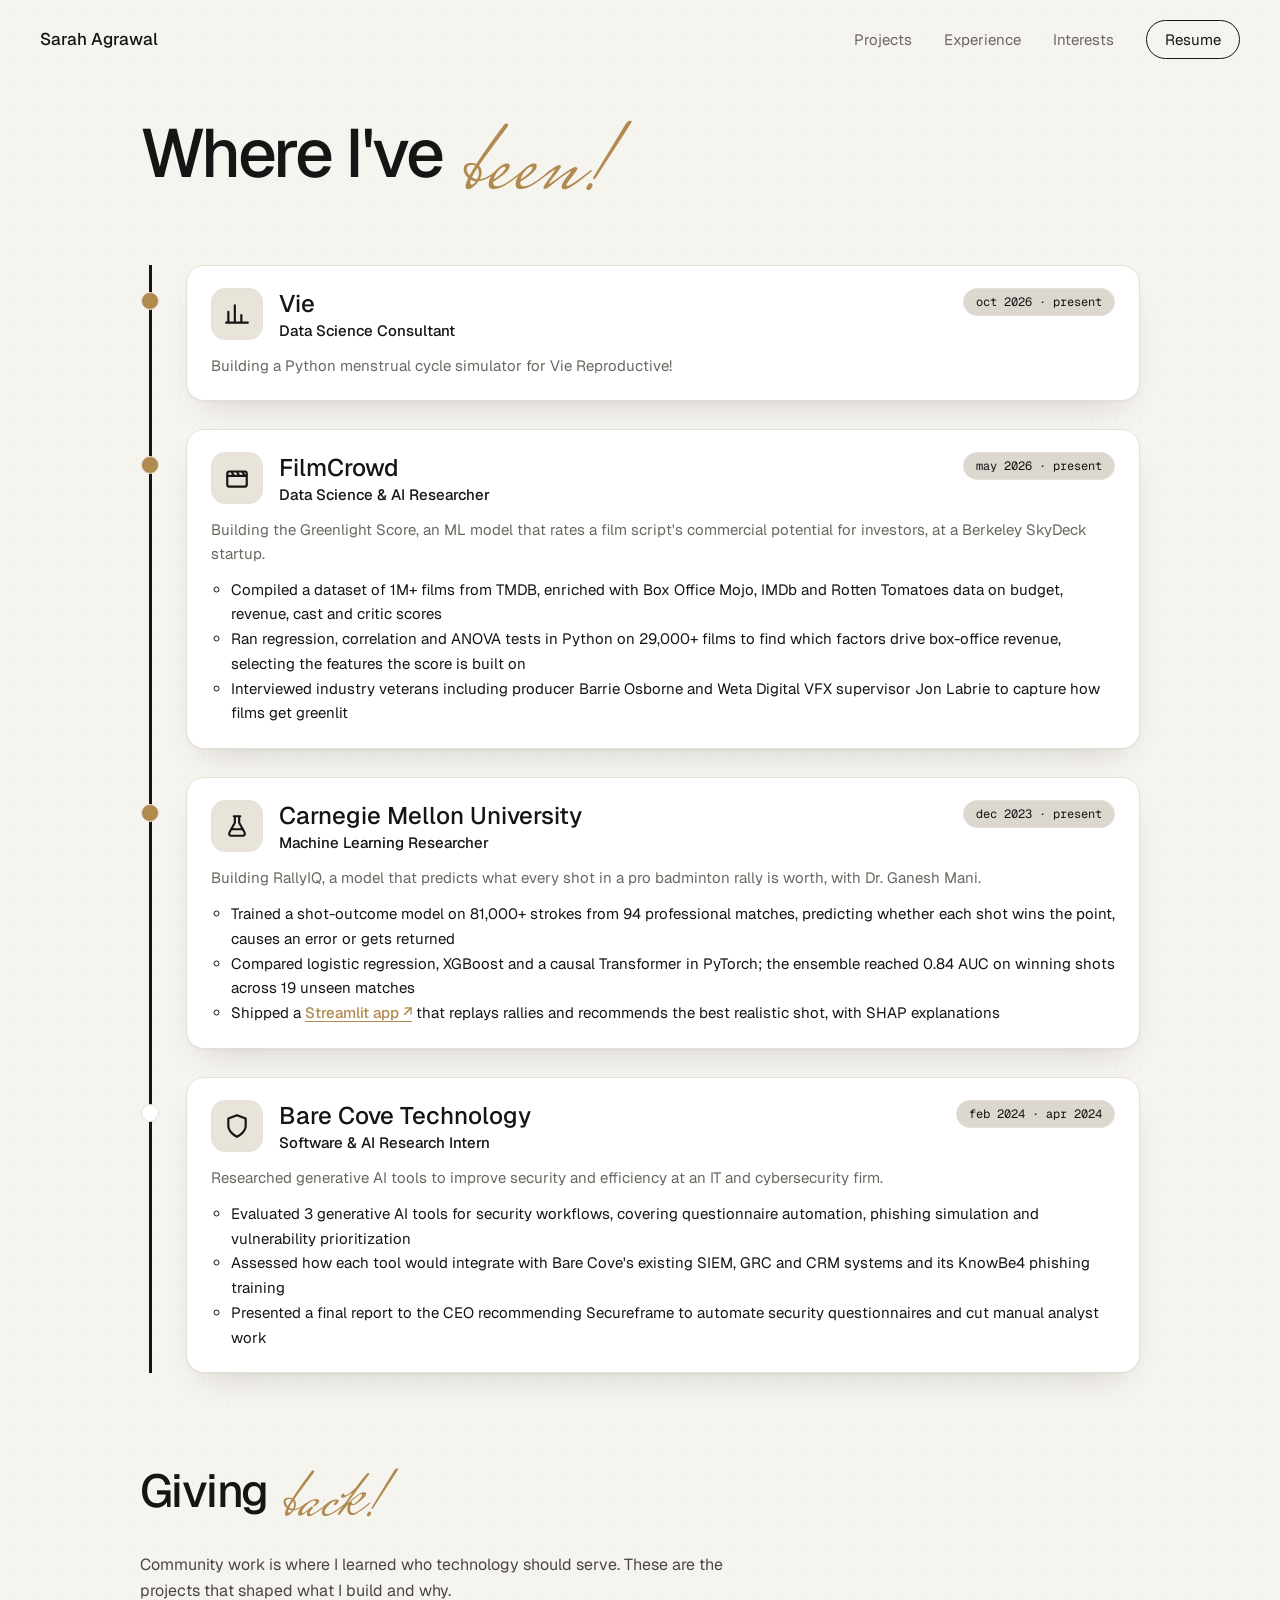
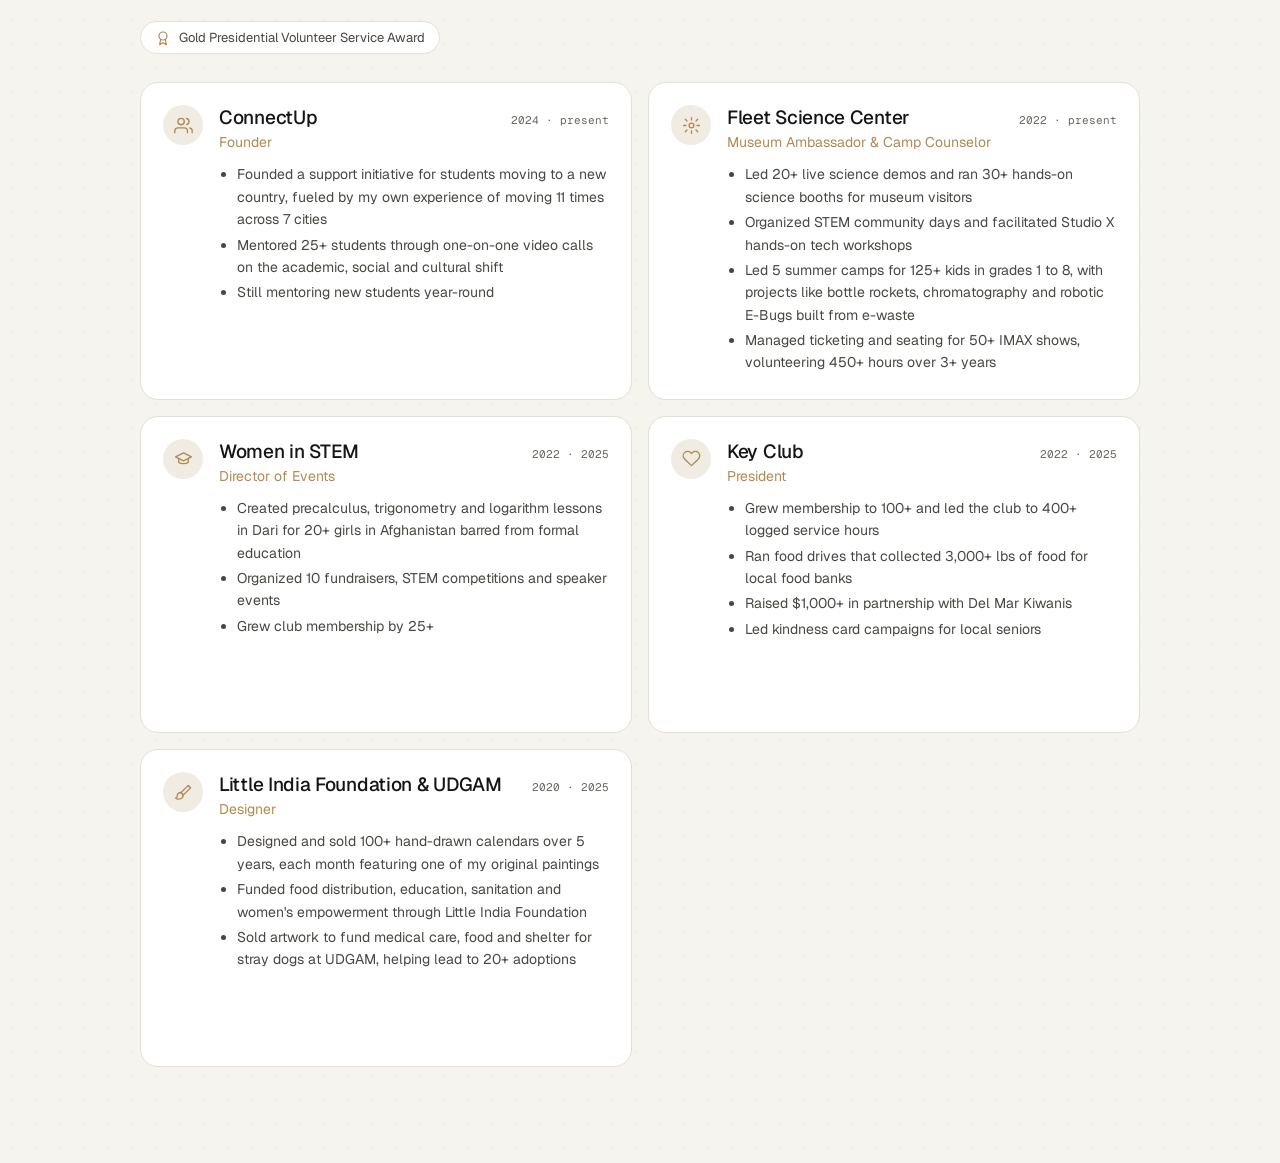
==== commit f08526b0: "updated experience" ====
--- a/experience.html
+++ b/experience.html
@@ -123,7 +123,7 @@
                         </div>
                         <div>
                             <h2>Bare Cove Technology</h2>
-                            <p class="role">Software &amp; AI Intern</p>
+                            <p class="role">Software &amp; AI Research Intern</p>
                         </div>
                     </div>
                     <span class="date">feb 2024 · apr 2024</span>
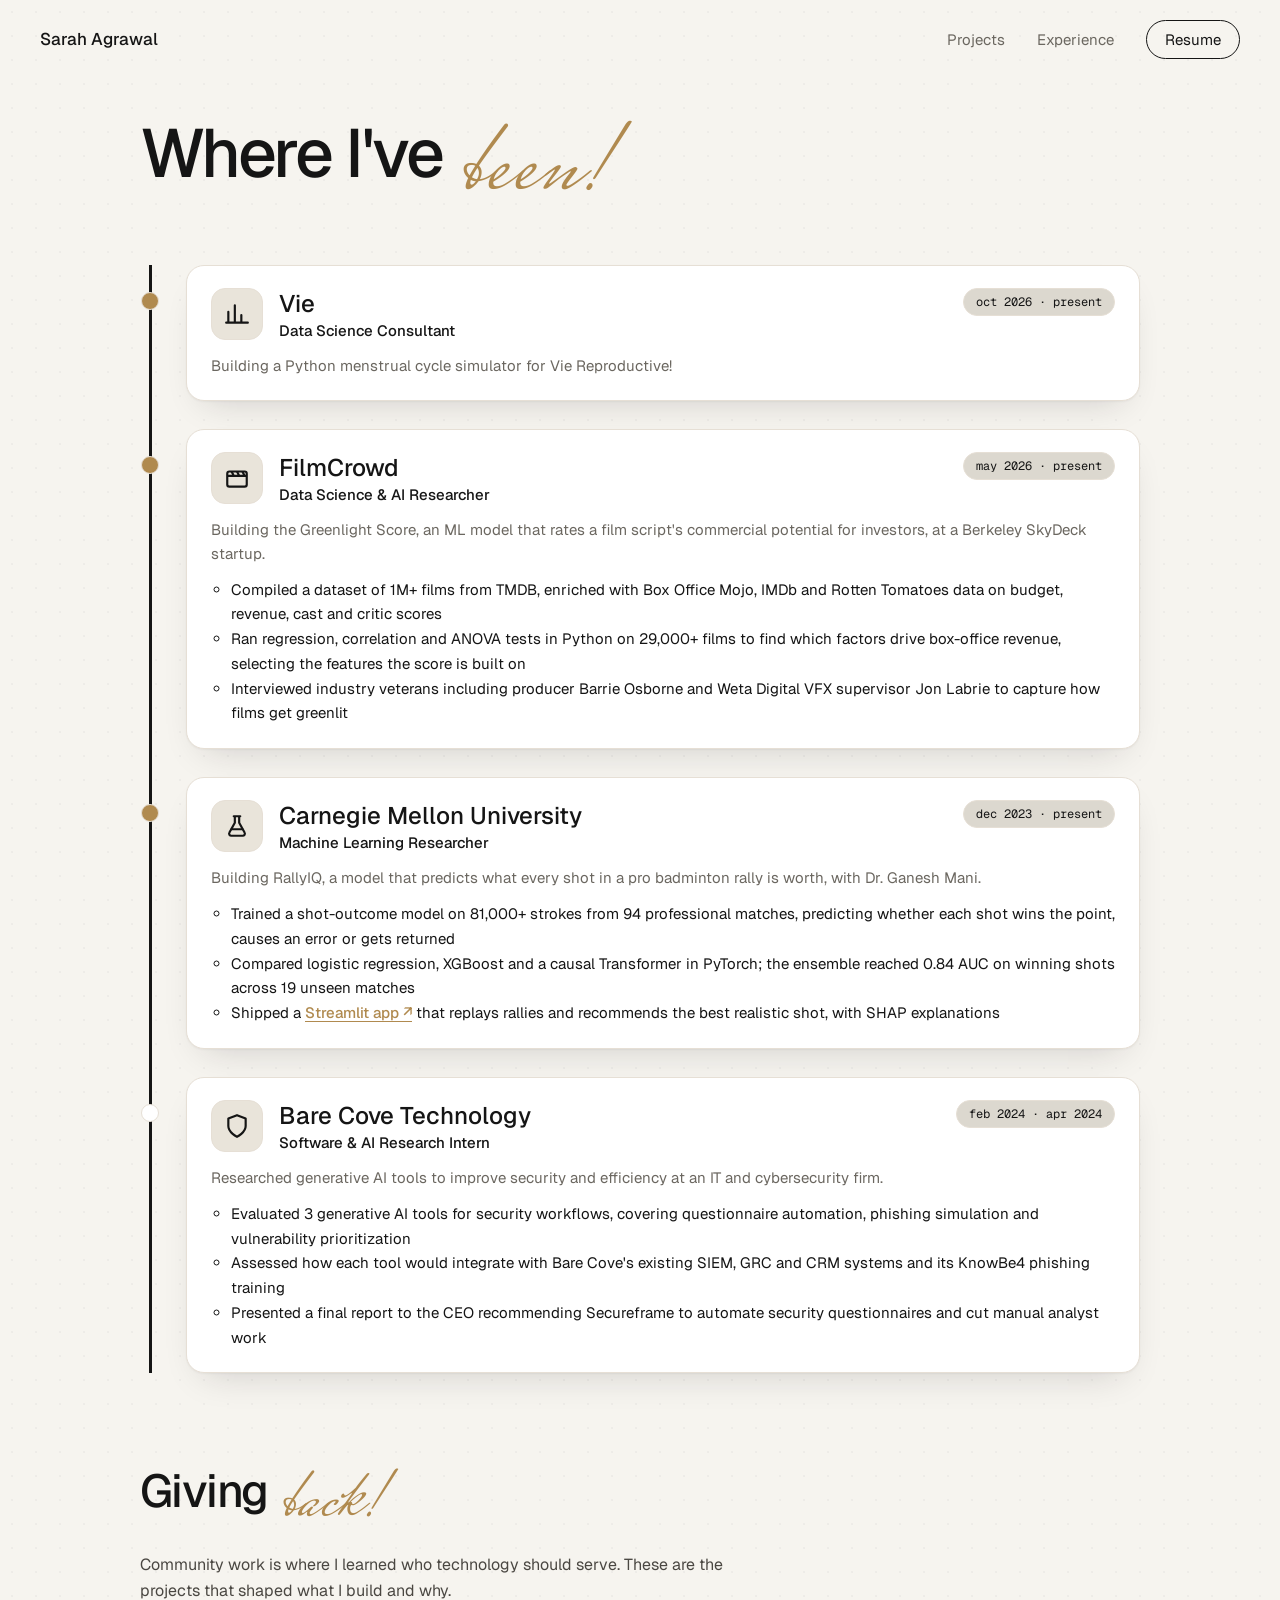
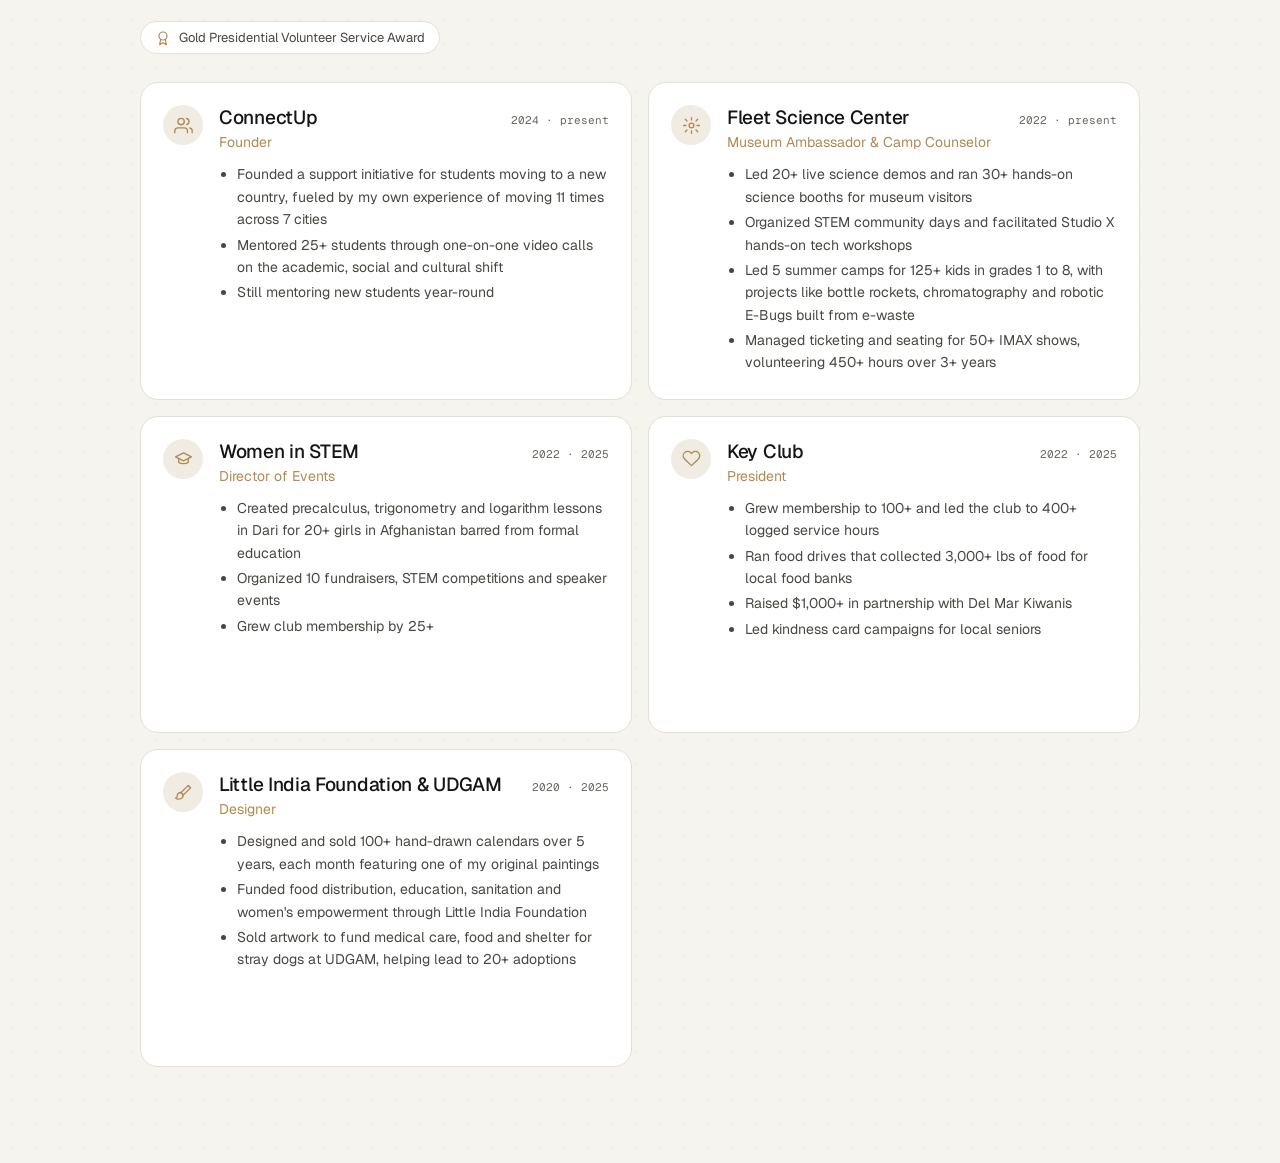
==== commit da619840: "." ====
--- a/experience.html
+++ b/experience.html
@@ -21,7 +21,6 @@
             <ul>
                 <li><a href="projects.html">Projects</a></li>
                 <li><a href="experience.html" class="active">Experience</a></li>
-                <li><a href="interests.html">Interests</a></li>
                 <li><a href="resume.pdf" target="_blank" class="resume-btn">Resume</a></li>
             </ul>
         </nav>
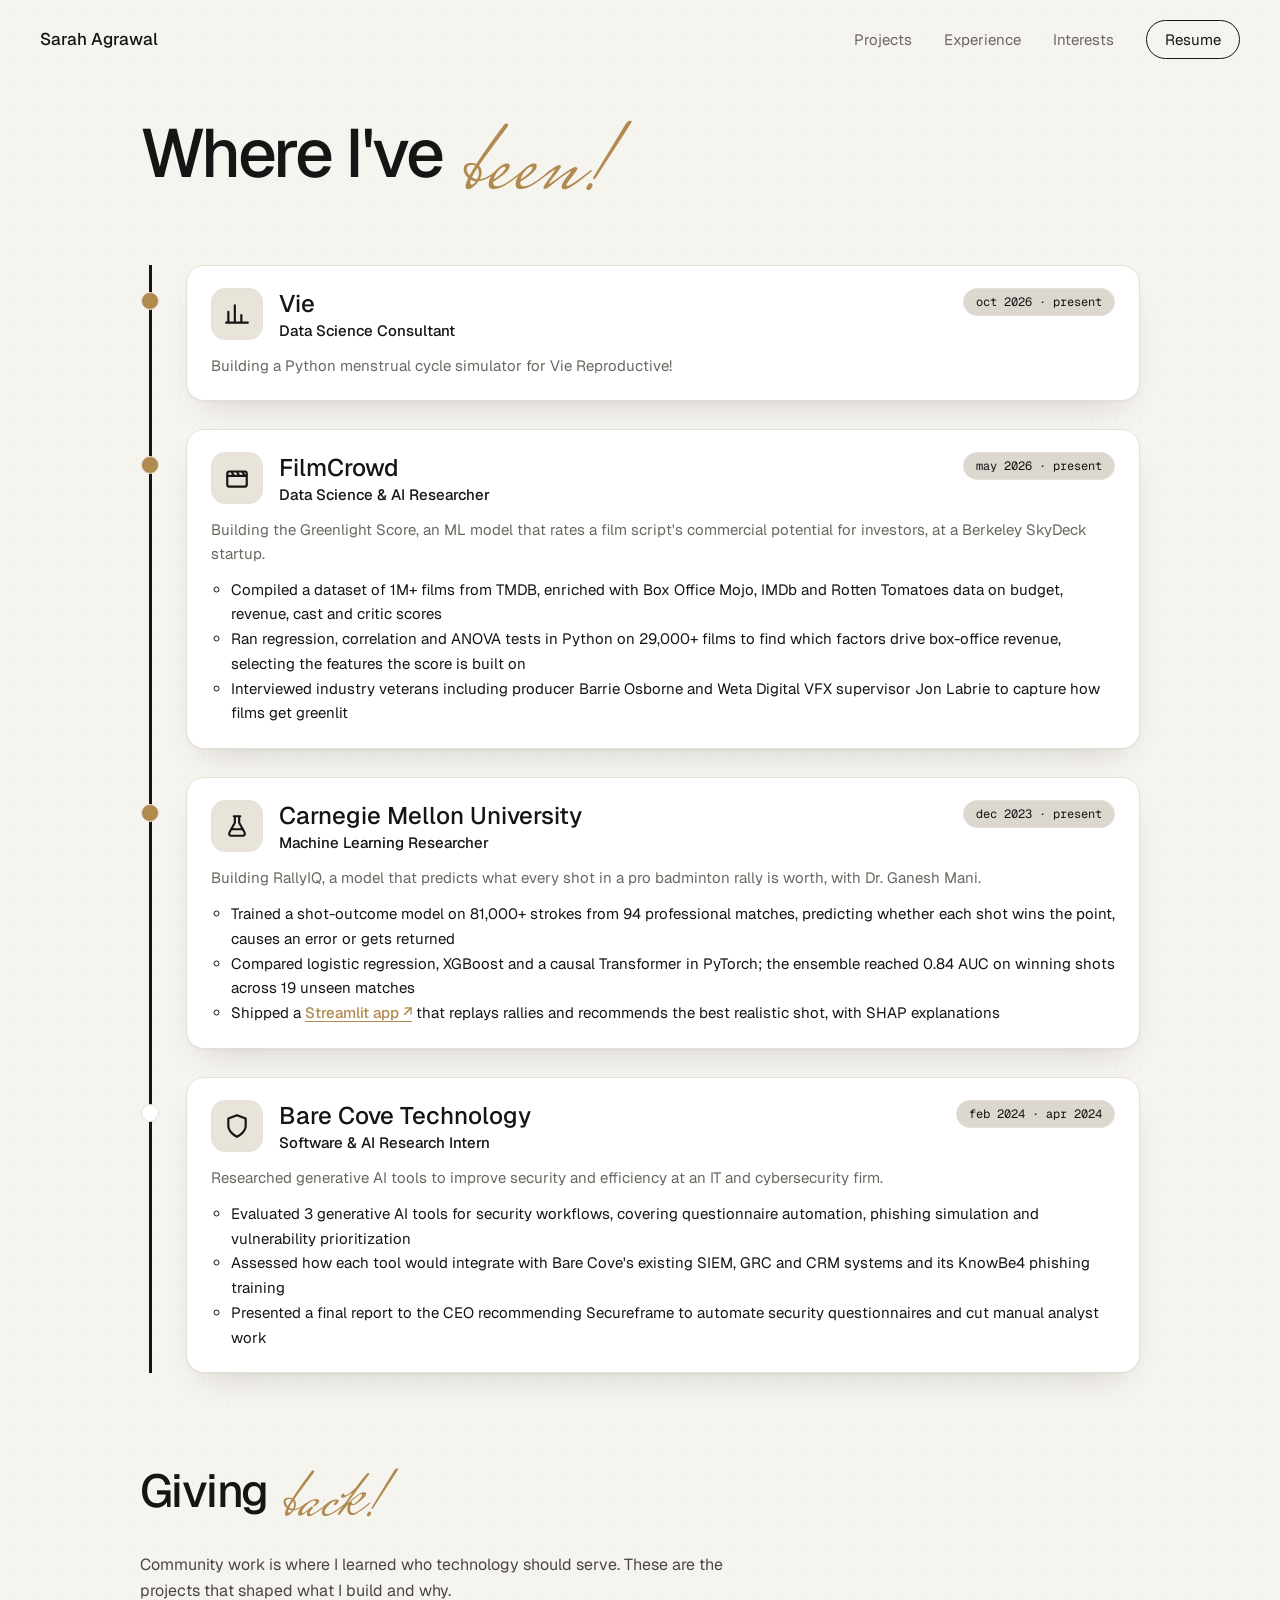
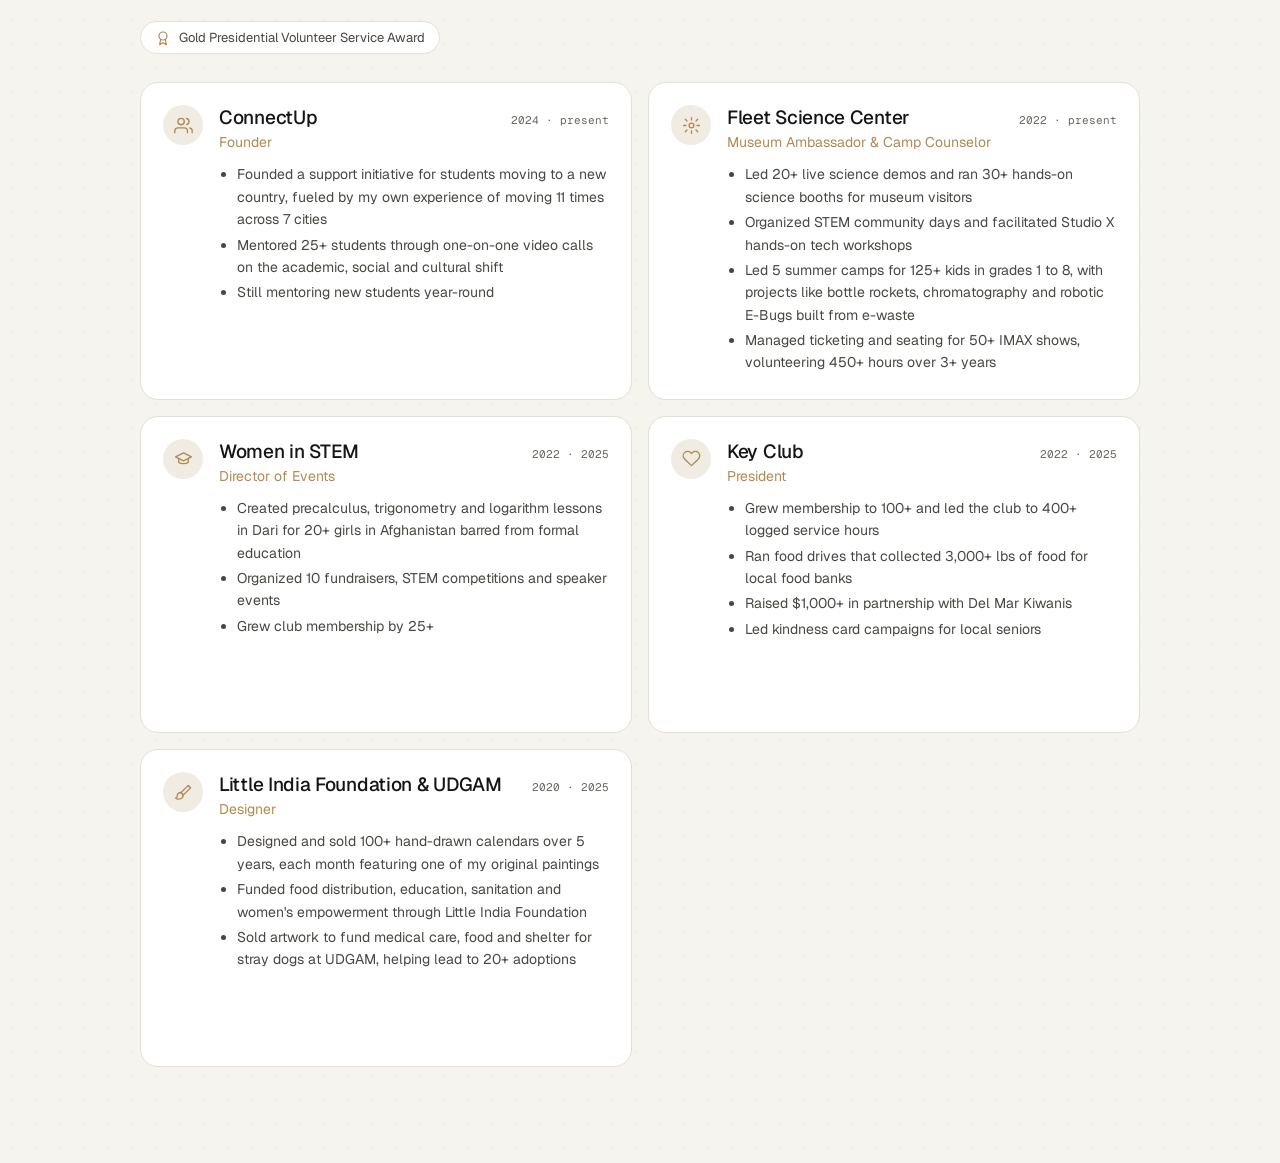
==== commit 21fd9990: "fixed" ====
--- a/experience.html
+++ b/experience.html
@@ -21,6 +21,7 @@
             <ul>
                 <li><a href="projects.html">Projects</a></li>
                 <li><a href="experience.html" class="active">Experience</a></li>
+                <li><a href="interests.html">Interests</a></li>
                 <li><a href="resume.pdf" target="_blank" class="resume-btn">Resume</a></li>
             </ul>
         </nav>
--- a/styles.css
+++ b/styles.css
@@ -522,4 +522,75 @@
 
 .project-link + .project-link {
     margin-left: 16px;
-}+}
+
+/* ----- Interests ----- */
+.hobby-grid {
+    display: grid;
+    grid-template-columns: repeat(auto-fill, minmax(260px, 1fr));
+    gap: 20px;
+}
+
+.hobby {
+    background: #fff;
+    border: 1px solid var(--line);
+    border-radius: 16px;
+    padding: 22px 24px;
+}
+
+.hobby h2 {
+    margin: 4px 0 8px;
+    font-size: 22px;
+    font-weight: 500;
+}
+
+.contact {
+    margin: 72px 0 40px;
+    max-width: 560px;
+}
+
+.contact h2 {
+    margin: 0;
+    font-size: 44px;
+    font-weight: 500;
+}
+
+#contact-form {
+    display: flex;
+    flex-direction: column;
+    gap: 8px;
+    margin-top: 20px;
+}
+
+#contact-form label {
+    font-size: 14px;
+    color: var(--muted);
+}
+
+#contact-form input,
+#contact-form textarea {
+    font: inherit;
+    padding: 12px 14px;
+    border: 1px solid var(--line);
+    border-radius: 10px;
+    background: #fff;
+}
+
+#contact-form button {
+    align-self: flex-start;
+    margin-top: 8px;
+    cursor: pointer;
+    border: none;
+    font: inherit;
+}
+
+.char-count {
+    margin: 0;
+    font-size: 13px;
+    color: var(--muted);
+    text-align: right;
+}
+
+.form-status {
+    color: #5B8C5A;
+}
